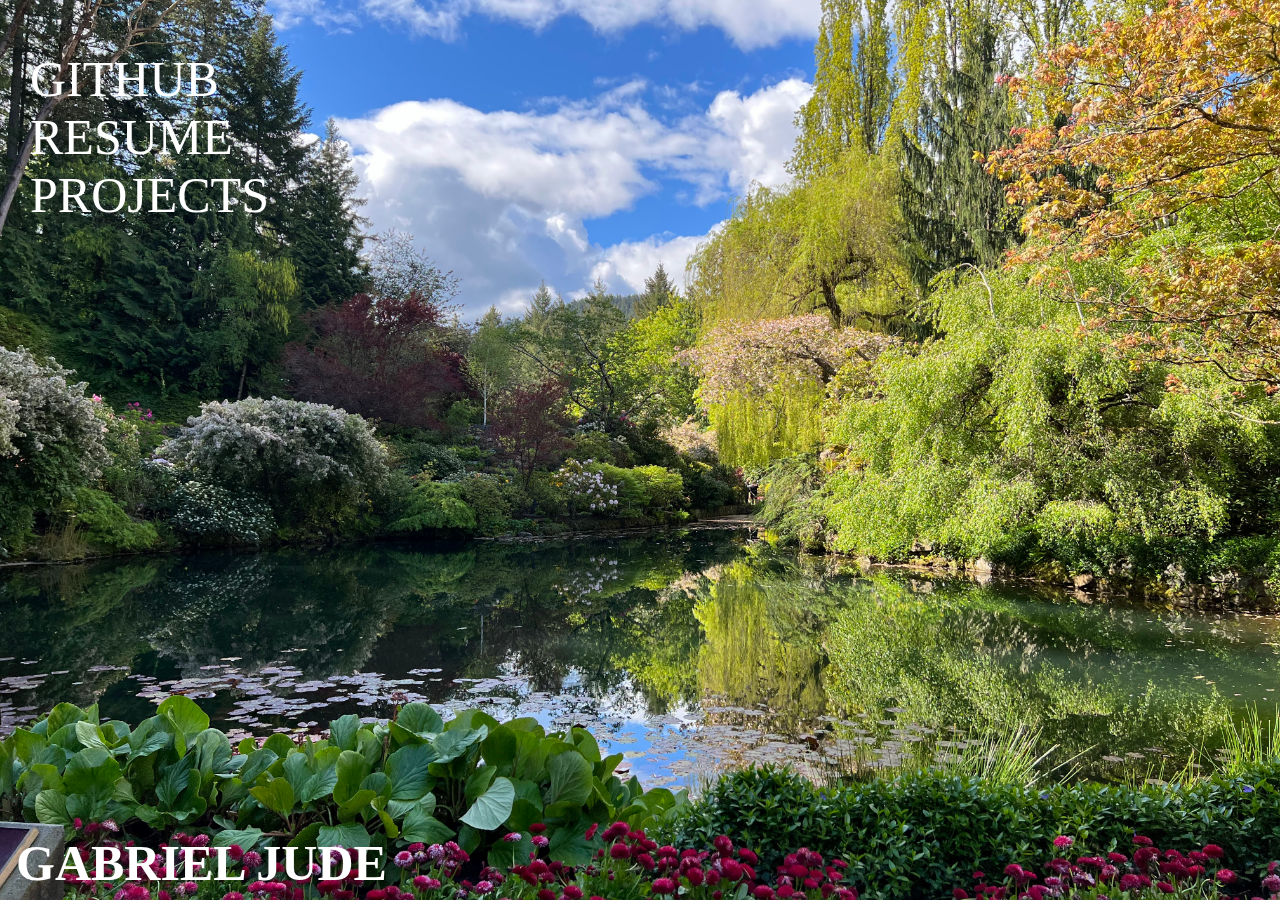
==== index.html @ 4988eb12 "Favicon" ====
<!DOCTYPE html>
<html lang="en">
<head>
    <meta charset="UTF-8">
    <meta http-equiv="X-UA-Compatible" content="IE=edge">
    <meta name="viewport" content="width=device-width, initial-scale=1.0">
    <title>Gabriel Jude</title>
    <link rel="apple-touch-icon" sizes="180x180" href="/apple-touch-icon.png">
    <link rel="icon" type="image/png" sizes="32x32" href="/favicon-32x32.png">
    <link rel="icon" type="image/png" sizes="16x16" href="/favicon-16x16.png">
    <link rel="manifest" href="/site.webmanifest">
</head>
<body>
    <div class="background-image"> </div>
    <div class="bottom-left"><b>GABRIEL JUDE</b></div>
      <div style="padding:0;background:transparent;position:fixed;left:30px;top:50px;z-index:99;cursor:default">
        <div class="Hyper">
        
         <a style="color:#ffffff" href="https://github.com/Gabriel-Jude/" target="_blank" >GITHUB</a><br />
         <a style="color:#ffffff" href="landingpage.html"     target="_blank"> RESUME</a><br />
         <a style="color:#ffffff" href="landingpage.html"     target="_blank">PROJECTS</a><br />
     
     
         </div>
       </div>
</body>
<style>
    *{
        margin: 0;
        padding: 0;
    }
    .background-image{
        background-image: url('./ButchartGardensPhotoByGabrielJude.jpg');
        background-size: cover;
        background-repeat: no-repeat;
        background-position: center center;
        /* width: 100vw; */
        height: 100vh;
    }
    .bottom-left {
        position: absolute;
        bottom: 8px;
        left: 16px;
        font-size: 50px;
        color: white;
        
    }
    .top-left-buttons {
        padding: 0;
        border: none;
        background: none;
        position: absolute;
        top: 8px;
        left: -200px;
        font-size: 50px;
        color: white;
        
    }
    a{
        font-size: 50px;
        text-decoration: none;
        
    }
    a:hover{
        text-decoration:underline;
    }

</style>
</html>
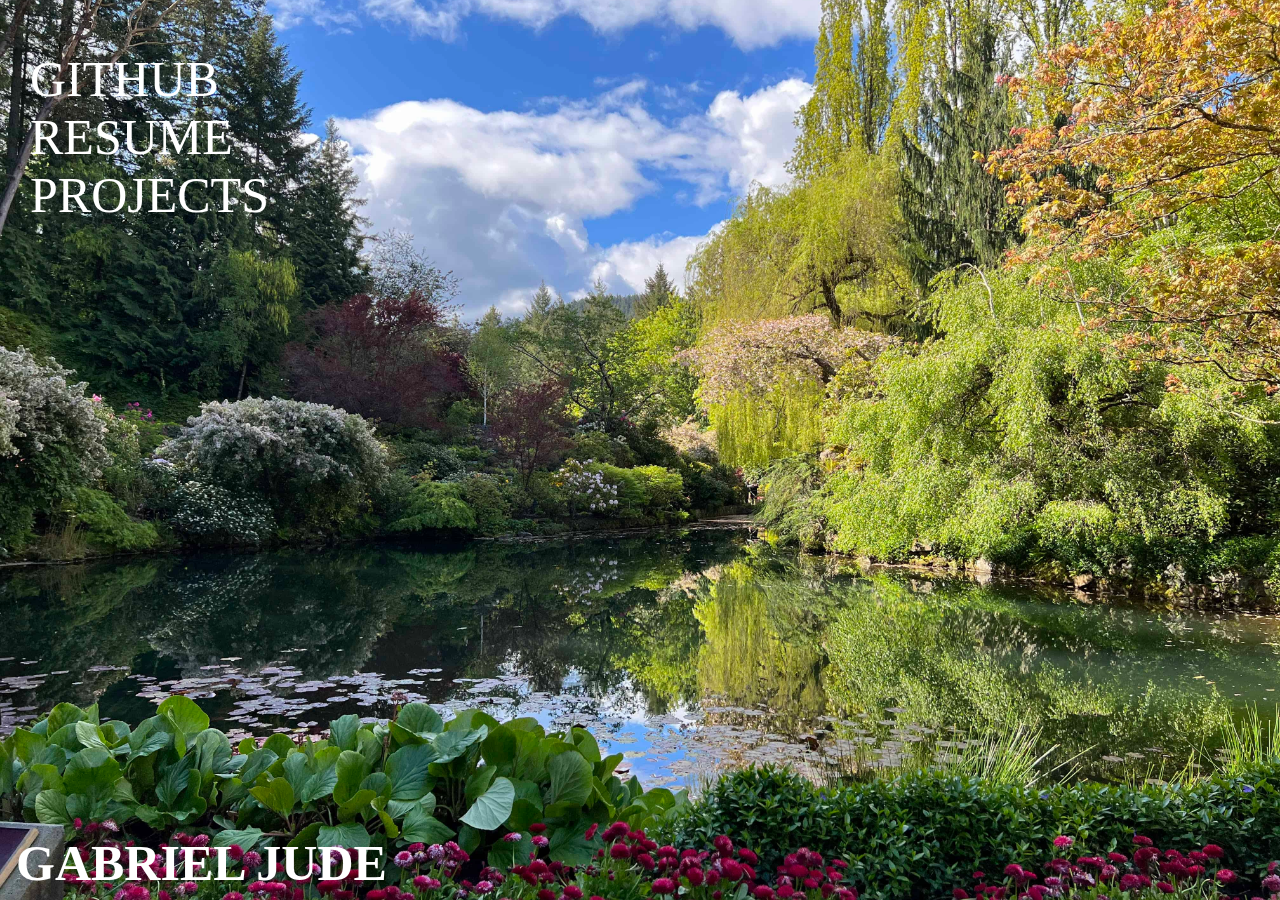
==== commit 8f92373e: "First Project Started" ====
--- a/index.html
+++ b/index.html
@@ -4,66 +4,26 @@
     <meta charset="UTF-8">
     <meta http-equiv="X-UA-Compatible" content="IE=edge">
     <meta name="viewport" content="width=device-width, initial-scale=1.0">
+
+    <link href="styles.css" rel="stylesheet">
     <title>Gabriel Jude</title>
     <link rel="apple-touch-icon" sizes="180x180" href="/apple-touch-icon.png">
-    <link rel="icon" type="image/png" sizes="32x32" href="/favicon-32x32.png">
-    <link rel="icon" type="image/png" sizes="16x16" href="/favicon-16x16.png">
+    <link rel="icon" type="image/png" sizes="32x32" href="images/favicons/favicon-32x32.png">
+    <link rel="icon" type="image/png" sizes="16x16" href="images/favicons/favicon-16x16.png">
     <link rel="manifest" href="/site.webmanifest">
 </head>
 <body>
     <div class="background-image"> </div>
     <div class="bottom-left"><b>GABRIEL JUDE</b></div>
-      <div style="padding:0;background:transparent;position:fixed;left:30px;top:50px;z-index:99;cursor:default">
+      <div style="padding:0;background:transparent;position:absolute;left:30px;top:50px;z-index:99;cursor:default">
         <div class="Hyper">
         
          <a style="color:#ffffff" href="https://github.com/Gabriel-Jude/" target="_blank" >GITHUB</a><br />
-         <a style="color:#ffffff" href="landingpage.html"     target="_blank"> RESUME</a><br />
-         <a style="color:#ffffff" href="landingpage.html"     target="_blank">PROJECTS</a><br />
+         <a style="color:#ffffff" href="Resume/Gabriel_Jude_Resume.pdf"     target="_blank"> RESUME</a><br />
+         <a style="color:#ffffff" href="projectsdirectory.html"     target="_blank">PROJECTS</a><br />
      
      
          </div>
        </div>
 </body>
-<style>
-    *{
-        margin: 0;
-        padding: 0;
-    }
-    .background-image{
-        background-image: url('./ButchartGardensPhotoByGabrielJude.jpg');
-        background-size: cover;
-        background-repeat: no-repeat;
-        background-position: center center;
-        /* width: 100vw; */
-        height: 100vh;
-    }
-    .bottom-left {
-        position: absolute;
-        bottom: 8px;
-        left: 16px;
-        font-size: 50px;
-        color: white;
-        
-    }
-    .top-left-buttons {
-        padding: 0;
-        border: none;
-        background: none;
-        position: absolute;
-        top: 8px;
-        left: -200px;
-        font-size: 50px;
-        color: white;
-        
-    }
-    a{
-        font-size: 50px;
-        text-decoration: none;
-        
-    }
-    a:hover{
-        text-decoration:underline;
-    }
-
-</style>
 </html>--- a/styles.css
+++ b/styles.css
@@ -0,0 +1,29 @@
+*{
+    margin: 0;
+    padding: 0;
+}
+.background-image{
+    background-image: url('images/ButchartGardensPhotoByGabrielJude.jpg');
+    background-size: cover;
+    background-repeat: no-repeat;
+    background-position: center center;
+    /* width: 100vw; */
+    height: 100vh;
+}
+.bottom-left {
+    position: absolute;
+    bottom: 8px;
+    left: 16px;
+    font-size: 50px;
+    color: white;
+    
+}
+
+a{
+    font-size: 50px;
+    text-decoration: none;
+    
+}
+a:hover{
+    text-decoration:underline;
+}
